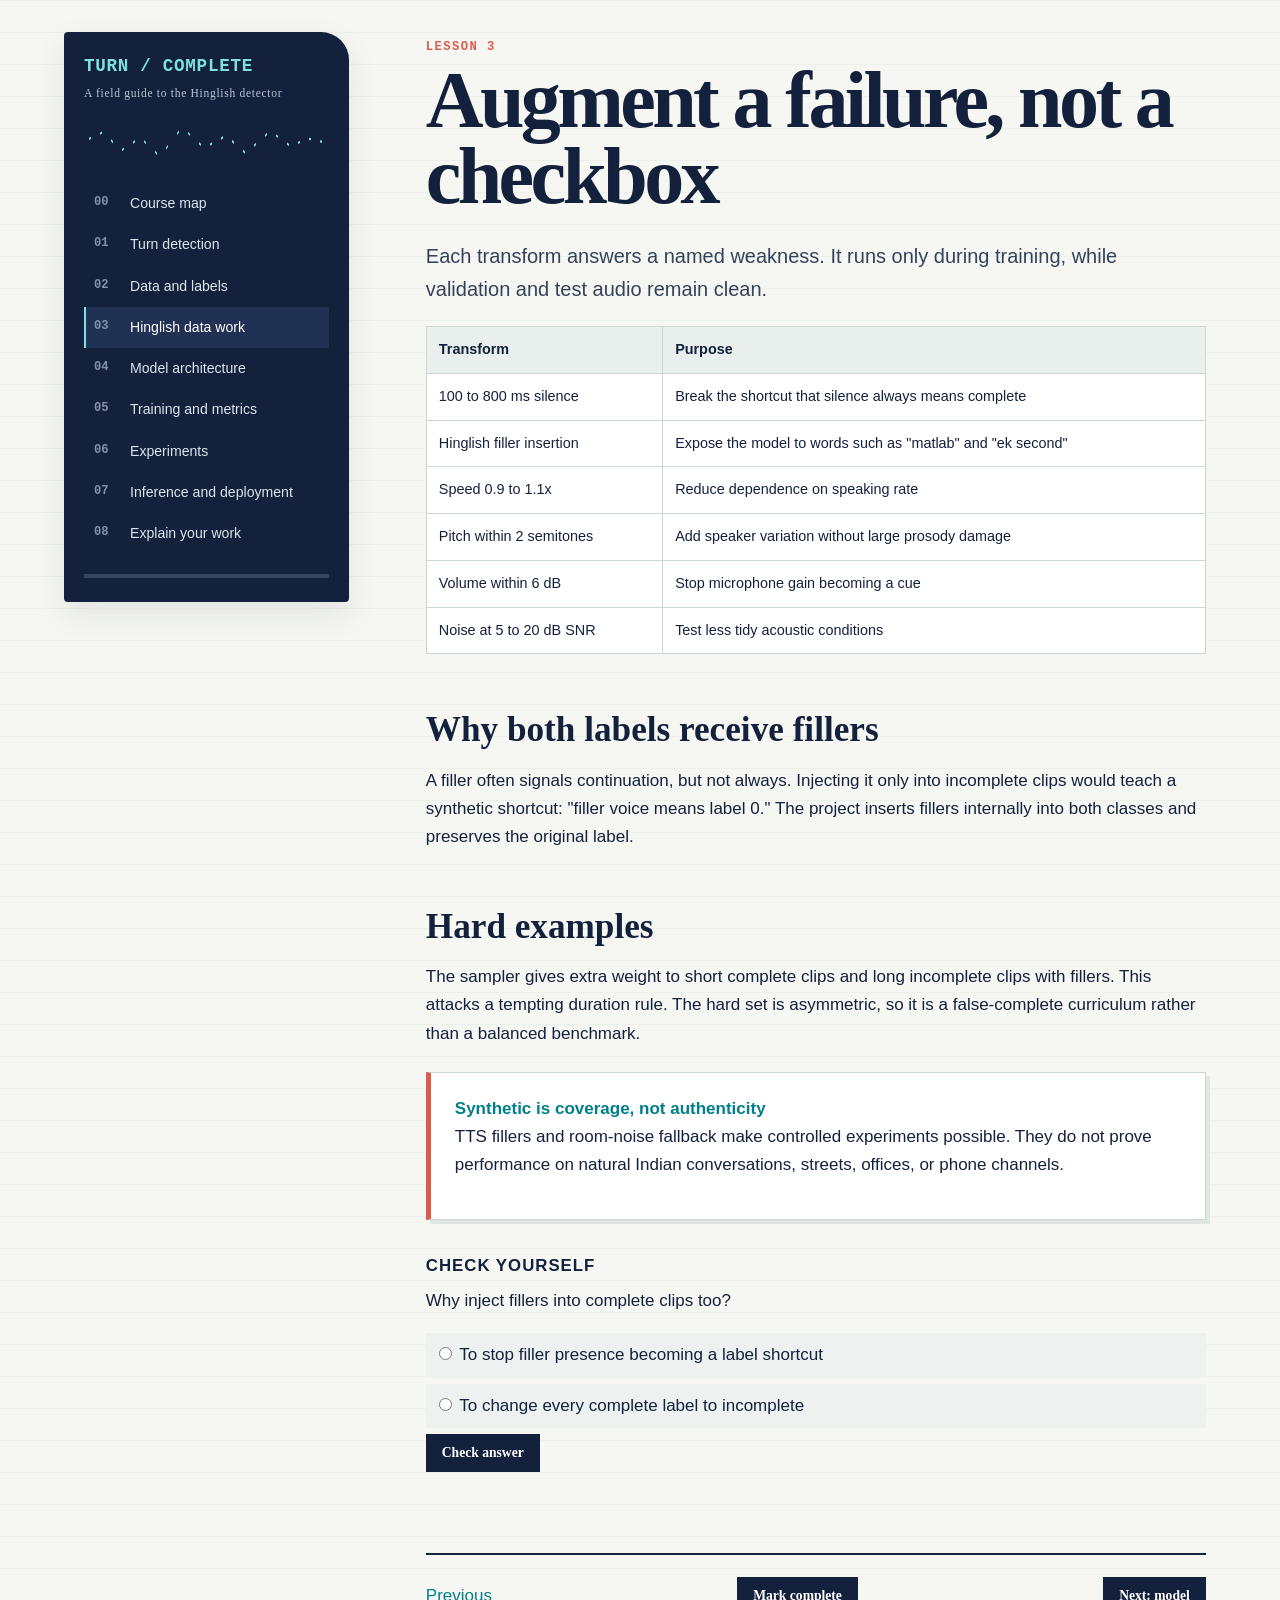
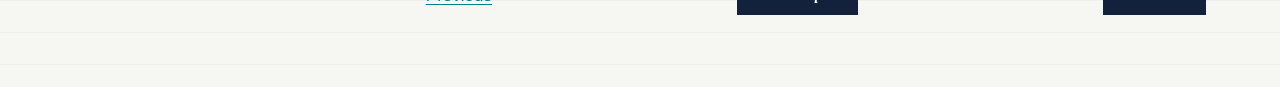
==== tutorial/03-augmentation.html @ 8995cab4 "feat(docs): add interactive tutorial" ====
<!doctype html><html lang="en"><head><meta charset="utf-8"><meta name="viewport" content="width=device-width,initial-scale=1"><title>Lesson 3: Hinglish data work</title><link rel="stylesheet" href="assets/site.css"></head><body><div class="shell"><aside class="sidebar" data-nav></aside><main><p class="eyebrow">Lesson 3</p><h1>Augment a failure, not a checkbox</h1><p class="lead">Each transform answers a named weakness. It runs only during training, while validation and test audio remain clean.</p><table><tr><th>Transform</th><th>Purpose</th></tr><tr><td>100 to 800 ms silence</td><td>Break the shortcut that silence always means complete</td></tr><tr><td>Hinglish filler insertion</td><td>Expose the model to words such as "matlab" and "ek second"</td></tr><tr><td>Speed 0.9 to 1.1x</td><td>Reduce dependence on speaking rate</td></tr><tr><td>Pitch within 2 semitones</td><td>Add speaker variation without large prosody damage</td></tr><tr><td>Volume within 6 dB</td><td>Stop microphone gain becoming a cue</td></tr><tr><td>Noise at 5 to 20 dB SNR</td><td>Test less tidy acoustic conditions</td></tr></table><h2>Why both labels receive fillers</h2><p>A filler often signals continuation, but not always. Injecting it only into incomplete clips would teach a synthetic shortcut: "filler voice means label 0." The project inserts fillers internally into both classes and preserves the original label.</p><h2>Hard examples</h2><p>The sampler gives extra weight to short complete clips and long incomplete clips with fillers. This attacks a tempting duration rule. The hard set is asymmetric, so it is a false-complete curriculum rather than a balanced benchmark.</p><div class="card warning"><strong>Synthetic is coverage, not authenticity</strong><p>TTS fillers and room-noise fallback make controlled experiments possible. They do not prove performance on natural Indian conversations, streets, offices, or phone channels.</p></div><form class="quiz" data-quiz><h3>Check yourself</h3><p>Why inject fillers into complete clips too?</p><label><input type="radio" name="q" value="right"> To stop filler presence becoming a label shortcut</label><label><input type="radio" name="q" value="wrong"> To change every complete label to incomplete</label><button class="button" type="submit">Check answer</button><p class="quiz-result"></p></form><div class="actions"><a href="02-data.html">Previous</a><button class="button" data-complete>Mark complete</button><a class="button" href="04-model.html">Next: model</a></div></main></div><script src="assets/site.js"></script></body></html>
---- tutorial/assets/site.css ----
:root{--ink:#14213d;--cyan:#007f8b;--paper:#f6f7f2;--white:#fff;--coral:#d95d4f;--muted:#5e6878;--line:#ccd6d7;--shadow:0 12px 32px rgba(20,33,61,.09)}
*{box-sizing:border-box}html{scroll-behavior:smooth}body{margin:0;background:var(--paper);color:var(--ink);font:17px/1.65 "Segoe UI",Arial,sans-serif;background-image:linear-gradient(rgba(20,33,61,.035) 1px,transparent 1px);background-size:100% 32px}
a{color:var(--cyan);text-underline-offset:3px}a:hover{color:var(--coral)}:focus-visible{outline:3px solid var(--coral);outline-offset:3px}.shell{display:grid;grid-template-columns:285px minmax(0,780px);gap:clamp(28px,6vw,84px);max-width:1200px;margin:auto;padding:32px 24px 72px}.sidebar{position:sticky;top:24px;align-self:start;max-height:calc(100vh - 48px);overflow:auto;background:var(--ink);color:white;padding:24px 20px;border-radius:4px 28px 4px 4px;box-shadow:var(--shadow)}
.brand{font:700 1.1rem/1.2 Consolas,monospace;color:#7de1e2;letter-spacing:.04em}.brand small{display:block;color:#b9c4d3;font:500 .72rem/1.4 "Segoe UI";margin-top:8px}.wave{height:38px;margin:22px 0;background:repeating-linear-gradient(90deg,transparent 0 5px,#7de1e2 5px 7px,transparent 7px 11px);clip-path:polygon(0 45%,8% 20%,15% 70%,23% 35%,31% 85%,40% 8%,49% 62%,58% 30%,66% 76%,76% 18%,84% 56%,92% 38%,100% 50%,100% 56%,92% 44%,84% 62%,76% 24%,66% 82%,58% 36%,49% 68%,40% 14%,31% 91%,23% 41%,15% 76%,8% 26%,0 51%)}nav a{display:grid;grid-template-columns:28px 1fr;gap:8px;padding:9px 8px;color:#dce5ec;text-decoration:none;border-left:2px solid transparent;font-size:.88rem}nav a:hover,nav a[aria-current=page]{background:#203153;color:white;border-color:#7de1e2}nav a.done .n{color:#7de1e2}.n{font:700 .76rem Consolas,monospace;color:#8192aa;padding-top:3px}.progress{height:4px;background:#344461;margin-top:20px}.progress span{display:block;height:100%;background:#7de1e2;width:0}
main{min-width:0}.eyebrow{font:700 .76rem Consolas,monospace;color:var(--coral);letter-spacing:.12em;text-transform:uppercase;margin:8px 0}h1{font:800 clamp(2.4rem,7vw,5rem)/.95 Georgia,serif;letter-spacing:-.045em;margin:0 0 26px;max-width:820px}h2{font:750 clamp(1.55rem,4vw,2.2rem)/1.15 Georgia,serif;margin:56px 0 16px}h3{margin:32px 0 8px;font-size:1.05rem;text-transform:uppercase;letter-spacing:.06em}p{margin:0 0 18px}.lead{font-size:1.25rem;color:#34425a;max-width:700px}.lesson-meta{display:flex;gap:18px;flex-wrap:wrap;margin:24px 0 38px;font:700 .75rem Consolas,monospace;color:var(--muted)}.card,.example{background:var(--white);border:1px solid var(--line);padding:22px 24px;margin:24px 0;box-shadow:4px 4px 0 #dfe7e5}.card strong:first-child{color:var(--cyan)}.warning{border-left:5px solid var(--coral)}.formula{background:var(--ink);color:#eaf6f5;padding:20px 24px;overflow:auto;font:500 .9rem/1.7 Consolas,monospace;border-radius:3px}code{font:500 .88em Consolas,monospace;background:#e4ecea;padding:.12em .35em}pre code{background:transparent;padding:0}table{width:100%;border-collapse:collapse;background:white;font-size:.9rem;margin:20px 0}th,td{padding:11px 12px;border:1px solid var(--line);text-align:left}th{background:#e8efed}ul,ol{padding-left:1.35rem}li{margin:.45rem 0}.decision{display:grid;grid-template-columns:1fr 1fr;gap:12px}.decision div{padding:18px;background:white;border-top:4px solid var(--cyan)}.decision .bad{border-color:var(--coral)}details{background:white;border:1px solid var(--line);margin:12px 0;padding:14px 18px}summary{cursor:pointer;font-weight:700}.quiz label{display:block;padding:8px;margin:6px 0;background:#edf2f0;cursor:pointer}.quiz-result{font-weight:700;min-height:1.5em}.actions{display:flex;justify-content:space-between;align-items:center;gap:12px;margin-top:56px;padding-top:22px;border-top:2px solid var(--ink)}.button{display:inline-block;background:var(--ink);color:white;text-decoration:none;padding:11px 16px;border:0;font:700 .85rem "Segoe UI";cursor:pointer}.button:hover{background:var(--cyan);color:white}.complete{background:var(--cyan)}
@media(max-width:820px){.shell{display:block;padding:18px 16px 54px}.sidebar{position:relative;top:0;max-height:none;margin-bottom:42px;border-radius:4px 20px 4px 4px}nav{display:grid;grid-template-columns:1fr 1fr}.decision{grid-template-columns:1fr}h1{font-size:3rem}}@media(max-width:620px){nav{grid-template-columns:1fr}}@media(max-width:480px){.shell{padding:12px}.sidebar{padding:18px}.card,.example{padding:17px}body{font-size:16px}}@media(prefers-reduced-motion:reduce){html{scroll-behavior:auto}}
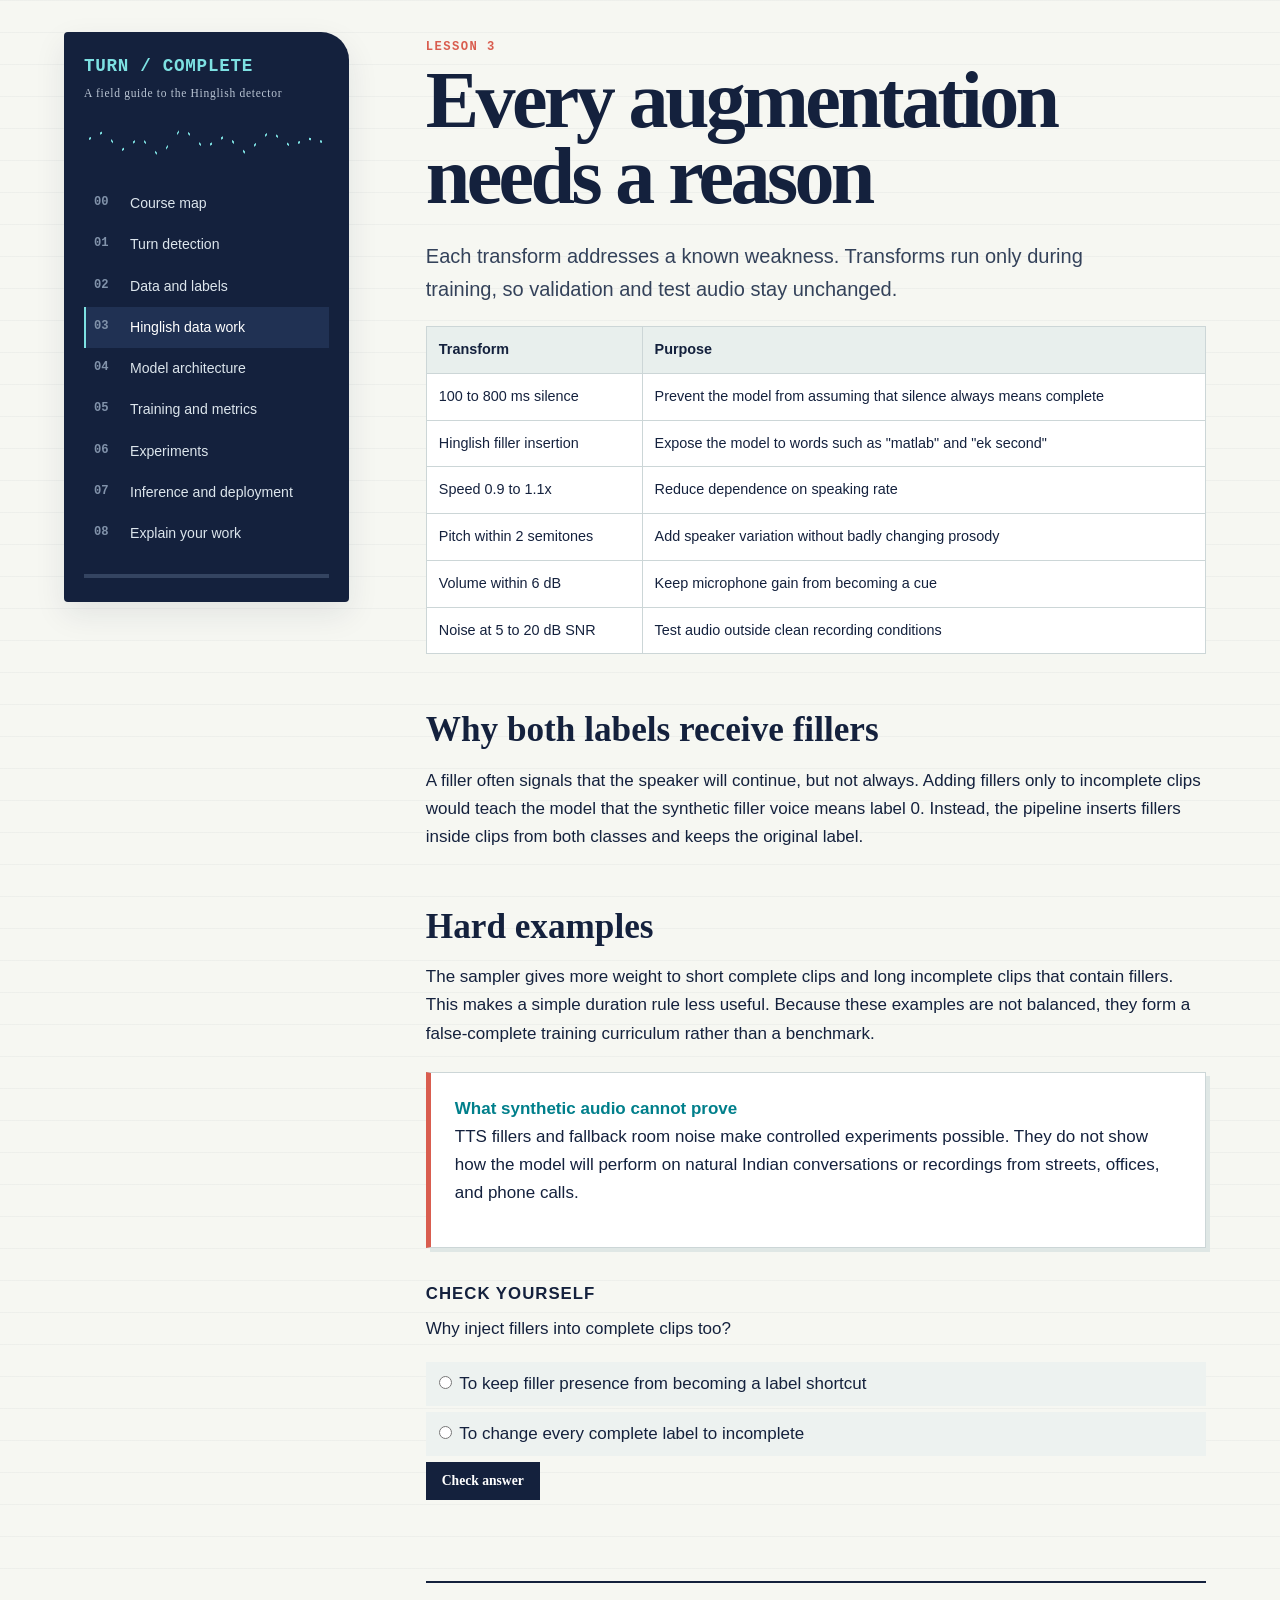
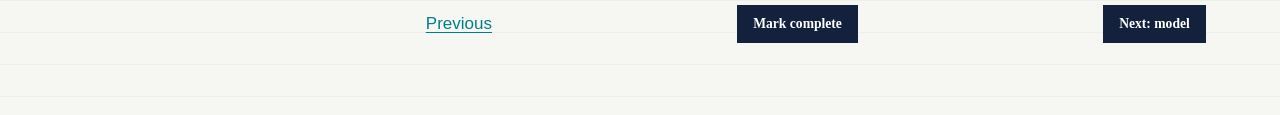
==== commit 49ef6084: "update" ====
--- a/tutorial/03-augmentation.html
+++ b/tutorial/03-augmentation.html
@@ -1 +1 @@
-<!doctype html><html lang="en"><head><meta charset="utf-8"><meta name="viewport" content="width=device-width,initial-scale=1"><title>Lesson 3: Hinglish data work</title><link rel="stylesheet" href="assets/site.css"></head><body><div class="shell"><aside class="sidebar" data-nav></aside><main><p class="eyebrow">Lesson 3</p><h1>Augment a failure, not a checkbox</h1><p class="lead">Each transform answers a named weakness. It runs only during training, while validation and test audio remain clean.</p><table><tr><th>Transform</th><th>Purpose</th></tr><tr><td>100 to 800 ms silence</td><td>Break the shortcut that silence always means complete</td></tr><tr><td>Hinglish filler insertion</td><td>Expose the model to words such as "matlab" and "ek second"</td></tr><tr><td>Speed 0.9 to 1.1x</td><td>Reduce dependence on speaking rate</td></tr><tr><td>Pitch within 2 semitones</td><td>Add speaker variation without large prosody damage</td></tr><tr><td>Volume within 6 dB</td><td>Stop microphone gain becoming a cue</td></tr><tr><td>Noise at 5 to 20 dB SNR</td><td>Test less tidy acoustic conditions</td></tr></table><h2>Why both labels receive fillers</h2><p>A filler often signals continuation, but not always. Injecting it only into incomplete clips would teach a synthetic shortcut: "filler voice means label 0." The project inserts fillers internally into both classes and preserves the original label.</p><h2>Hard examples</h2><p>The sampler gives extra weight to short complete clips and long incomplete clips with fillers. This attacks a tempting duration rule. The hard set is asymmetric, so it is a false-complete curriculum rather than a balanced benchmark.</p><div class="card warning"><strong>Synthetic is coverage, not authenticity</strong><p>TTS fillers and room-noise fallback make controlled experiments possible. They do not prove performance on natural Indian conversations, streets, offices, or phone channels.</p></div><form class="quiz" data-quiz><h3>Check yourself</h3><p>Why inject fillers into complete clips too?</p><label><input type="radio" name="q" value="right"> To stop filler presence becoming a label shortcut</label><label><input type="radio" name="q" value="wrong"> To change every complete label to incomplete</label><button class="button" type="submit">Check answer</button><p class="quiz-result"></p></form><div class="actions"><a href="02-data.html">Previous</a><button class="button" data-complete>Mark complete</button><a class="button" href="04-model.html">Next: model</a></div></main></div><script src="assets/site.js"></script></body></html>
+<!doctype html><html lang="en"><head><meta charset="utf-8"><meta name="viewport" content="width=device-width,initial-scale=1"><title>Lesson 3: Hinglish data work</title><link rel="stylesheet" href="assets/site.css"></head><body><div class="shell"><aside class="sidebar" data-nav></aside><main><p class="eyebrow">Lesson 3</p><h1>Every augmentation needs a reason</h1><p class="lead">Each transform addresses a known weakness. Transforms run only during training, so validation and test audio stay unchanged.</p><table><tr><th>Transform</th><th>Purpose</th></tr><tr><td>100 to 800 ms silence</td><td>Prevent the model from assuming that silence always means complete</td></tr><tr><td>Hinglish filler insertion</td><td>Expose the model to words such as "matlab" and "ek second"</td></tr><tr><td>Speed 0.9 to 1.1x</td><td>Reduce dependence on speaking rate</td></tr><tr><td>Pitch within 2 semitones</td><td>Add speaker variation without badly changing prosody</td></tr><tr><td>Volume within 6 dB</td><td>Keep microphone gain from becoming a cue</td></tr><tr><td>Noise at 5 to 20 dB SNR</td><td>Test audio outside clean recording conditions</td></tr></table><h2>Why both labels receive fillers</h2><p>A filler often signals that the speaker will continue, but not always. Adding fillers only to incomplete clips would teach the model that the synthetic filler voice means label 0. Instead, the pipeline inserts fillers inside clips from both classes and keeps the original label.</p><h2>Hard examples</h2><p>The sampler gives more weight to short complete clips and long incomplete clips that contain fillers. This makes a simple duration rule less useful. Because these examples are not balanced, they form a false-complete training curriculum rather than a benchmark.</p><div class="card warning"><strong>What synthetic audio cannot prove</strong><p>TTS fillers and fallback room noise make controlled experiments possible. They do not show how the model will perform on natural Indian conversations or recordings from streets, offices, and phone calls.</p></div><form class="quiz" data-quiz><h3>Check yourself</h3><p>Why inject fillers into complete clips too?</p><label><input type="radio" name="q" value="right"> To keep filler presence from becoming a label shortcut</label><label><input type="radio" name="q" value="wrong"> To change every complete label to incomplete</label><button class="button" type="submit">Check answer</button><p class="quiz-result"></p></form><div class="actions"><a href="02-data.html">Previous</a><button class="button" data-complete>Mark complete</button><a class="button" href="04-model.html">Next: model</a></div></main></div><script src="assets/site.js"></script></body></html>
